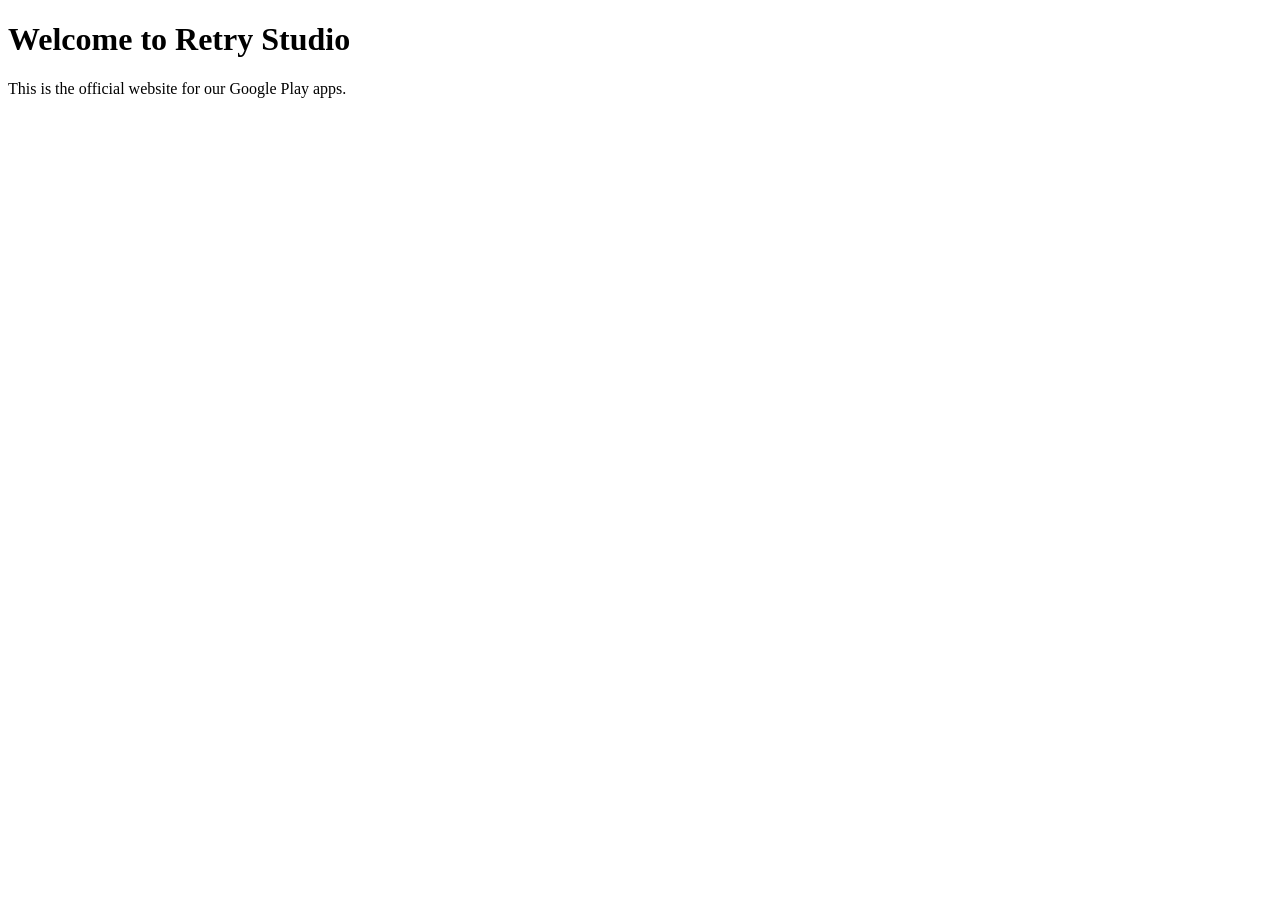
==== index.html @ a4d82721 "Create index.html" ====
<!DOCTYPE html>
<html>
<head>
    <title>Retry Studio Official</title>
</head>
<body>
    <h1>Welcome to Retry Studio</h1>
    <p>This is the official website for our Google Play apps.</p>
</body>
</html>
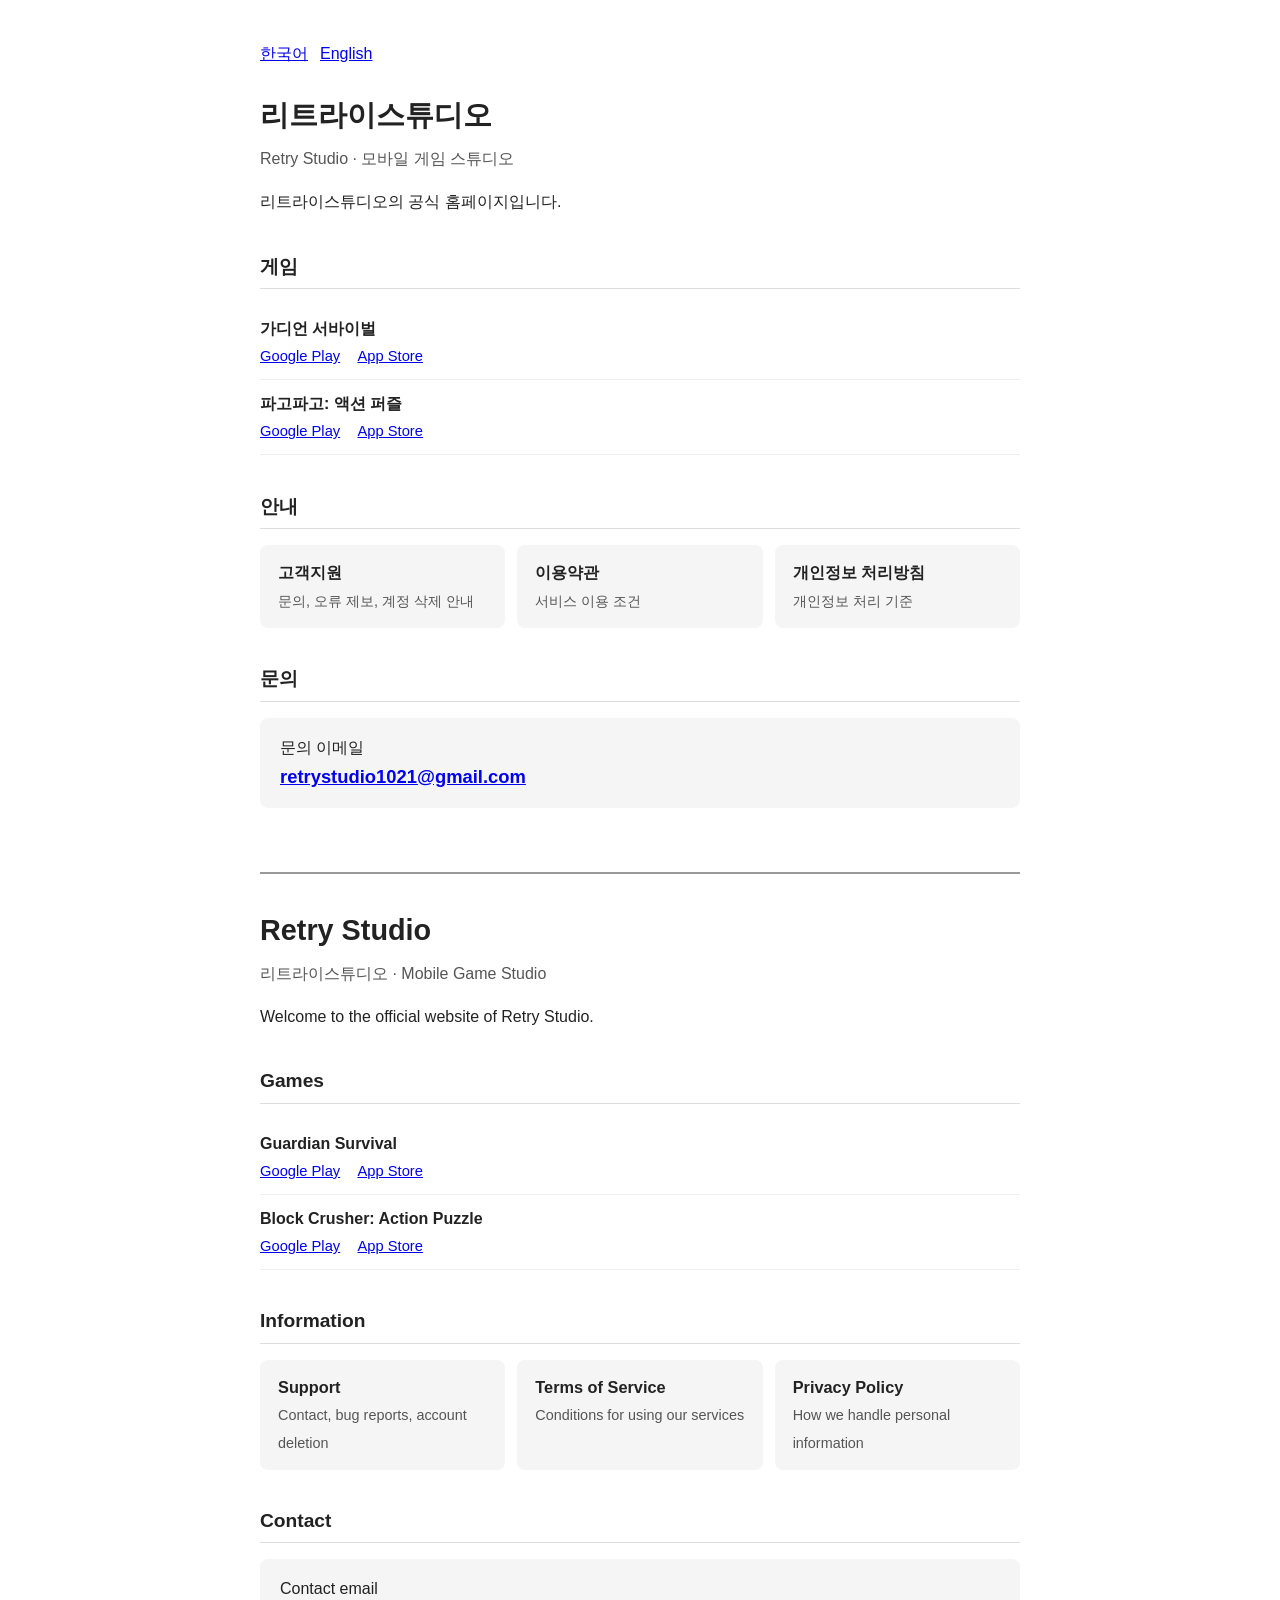
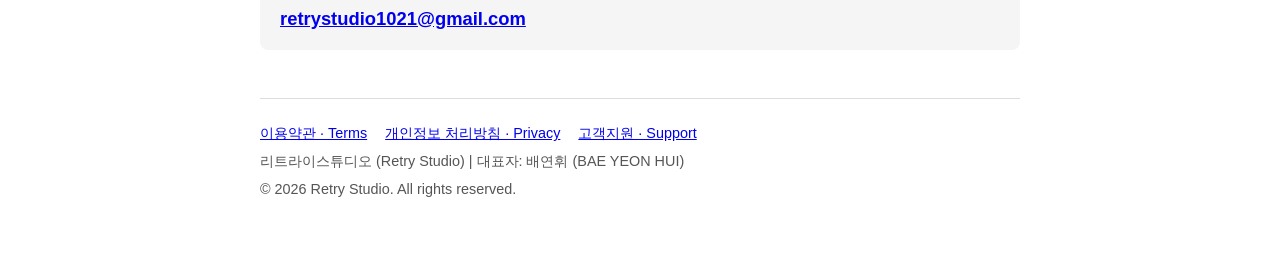
==== commit 71d7acb1: "indexl update" ====
--- a/index.html
+++ b/index.html
@@ -1,10 +1,159 @@
 <!DOCTYPE html>
-<html>
+<html lang="ko">
 <head>
-    <title>Retry Studio Official</title>
+<meta charset="UTF-8">
+<meta name="viewport" content="width=device-width, initial-scale=1">
+<title>리트라이스튜디오 Retry Studio</title>
+<meta name="description" content="리트라이스튜디오(Retry Studio)의 공식 홈페이지입니다. Official website of Retry Studio, a mobile game studio.">
+<style>
+  body {
+    font-family: -apple-system, BlinkMacSystemFont, "Apple SD Gothic Neo", "Noto Sans KR", "Malgun Gothic", "Segoe UI", Roboto, sans-serif;
+    line-height: 1.7;
+    color: #222;
+    max-width: 760px;
+    margin: 0 auto;
+    padding: 24px 16px 64px;
+  }
+  h1 { font-size: 1.8rem; margin-bottom: 0.3rem; }
+  h2 { font-size: 1.2rem; margin-top: 2.2rem; padding-bottom: 0.3rem; border-bottom: 1px solid #ddd; }
+  ul { padding-left: 1.3rem; }
+  .lang-nav { margin-bottom: 1.5rem; }
+  .lang-nav a { margin-right: 12px; }
+  .tagline { color: #555; margin-top: 0; }
+  .links {
+    display: grid;
+    grid-template-columns: repeat(auto-fit, minmax(200px, 1fr));
+    gap: 12px;
+    margin: 1rem 0;
+  }
+  .links a {
+    display: block;
+    background: #f5f5f5;
+    border-radius: 8px;
+    padding: 14px 18px;
+    color: #222;
+    text-decoration: none;
+  }
+  .links a:hover { background: #ebebeb; }
+  .links strong { display: block; font-size: 1.02rem; }
+  .links span { font-size: 0.9rem; color: #555; }
+  .games { list-style: none; padding-left: 0; }
+  .games li { padding: 10px 0; border-bottom: 1px solid #eee; }
+  .games .stores { display: block; margin-top: 2px; font-size: 0.92rem; }
+  .games .stores a { margin-right: 14px; }
+  .contact {
+    background: #f5f5f5;
+    border-radius: 8px;
+    padding: 16px 20px;
+    margin: 1rem 0;
+  }
+  .contact .email { font-size: 1.15rem; font-weight: 600; }
+  .divider { margin: 4rem 0 2rem; border: 0; border-top: 2px solid #999; }
+  footer { margin-top: 3rem; padding-top: 1.2rem; border-top: 1px solid #ddd; color: #555; font-size: 0.9rem; }
+  footer p { margin: 0.2rem 0; }
+  footer .footer-links a { margin-right: 14px; }
+</style>
 </head>
 <body>
-    <h1>Welcome to Retry Studio</h1>
-    <p>This is the official website for our Google Play apps.</p>
+
+<p class="lang-nav"><a href="#ko">한국어</a><a href="#en">English</a></p>
+
+<!-- ===================== 한국어 ===================== -->
+<section id="ko" lang="ko">
+
+<h1>리트라이스튜디오</h1>
+<p class="tagline">Retry Studio · 모바일 게임 스튜디오</p>
+
+<p>리트라이스튜디오의 공식 홈페이지입니다.</p>
+
+<h2>게임</h2>
+<!-- 신작 출시 시 <li> 블록을 복사해 추가하세요. href="#" 를 실제 스토어 URL로 교체하세요. 스팀 등 다른 스토어는 <a>를 한 줄 더 추가하면 됩니다. -->
+<ul class="games">
+  <li>
+    <strong>가디언 서바이벌</strong>
+    <span class="stores">
+      <a href="#" target="_blank" rel="noopener">Google Play</a>
+      <a href="#" target="_blank" rel="noopener">App Store</a>
+    </span>
+  </li>
+  <li>
+    <strong>파고파고: 액션 퍼즐</strong>
+    <span class="stores">
+      <a href="#" target="_blank" rel="noopener">Google Play</a>
+      <a href="#" target="_blank" rel="noopener">App Store</a>
+    </span>
+  </li>
+</ul>
+
+<h2>안내</h2>
+<div class="links">
+  <a href="/support"><strong>고객지원</strong><span>문의, 오류 제보, 계정 삭제 안내</span></a>
+  <a href="/terms"><strong>이용약관</strong><span>서비스 이용 조건</span></a>
+  <a href="/privacy"><strong>개인정보 처리방침</strong><span>개인정보 처리 기준</span></a>
+</div>
+
+<h2>문의</h2>
+<div class="contact">
+  <div>문의 이메일</div>
+  <div class="email"><a href="mailto:retrystudio1021@gmail.com">retrystudio1021@gmail.com</a></div>
+</div>
+
+</section>
+
+<hr class="divider">
+
+<!-- ===================== English ===================== -->
+<section id="en" lang="en">
+
+<h1>Retry Studio</h1>
+<p class="tagline">리트라이스튜디오 · Mobile Game Studio</p>
+
+<p>Welcome to the official website of Retry Studio.</p>
+
+<h2>Games</h2>
+<!-- Replace href="#" with the actual store URLs (same as the Korean section above). -->
+<ul class="games">
+  <li>
+    <strong>Guardian Survival</strong>
+    <span class="stores">
+      <a href="#" target="_blank" rel="noopener">Google Play</a>
+      <a href="#" target="_blank" rel="noopener">App Store</a>
+    </span>
+  </li>
+  <li>
+    <strong>Block Crusher: Action Puzzle</strong>
+    <span class="stores">
+      <a href="#" target="_blank" rel="noopener">Google Play</a>
+      <a href="#" target="_blank" rel="noopener">App Store</a>
+    </span>
+  </li>
+</ul>
+
+<h2>Information</h2>
+<div class="links">
+  <a href="/support"><strong>Support</strong><span>Contact, bug reports, account deletion</span></a>
+  <a href="/terms"><strong>Terms of Service</strong><span>Conditions for using our services</span></a>
+  <a href="/privacy"><strong>Privacy Policy</strong><span>How we handle personal information</span></a>
+</div>
+
+<h2>Contact</h2>
+<div class="contact">
+  <div>Contact email</div>
+  <div class="email"><a href="mailto:retrystudio1021@gmail.com">retrystudio1021@gmail.com</a></div>
+</div>
+
+</section>
+
+<footer>
+  <p class="footer-links">
+    <a href="/terms">이용약관 · Terms</a>
+    <a href="/privacy">개인정보 처리방침 · Privacy</a>
+    <a href="/support">고객지원 · Support</a>
+  </p>
+  <!-- 사업자 등록 후 아래 줄에 사업자등록번호, 통신판매업 신고번호를 추가하세요. -->
+  <p>리트라이스튜디오 (Retry Studio) | 대표자: 배연휘 (BAE YEON HUI)</p>
+  <p>© 2026 Retry Studio. All rights reserved.</p>
+</footer>
+
 </body>
 </html>
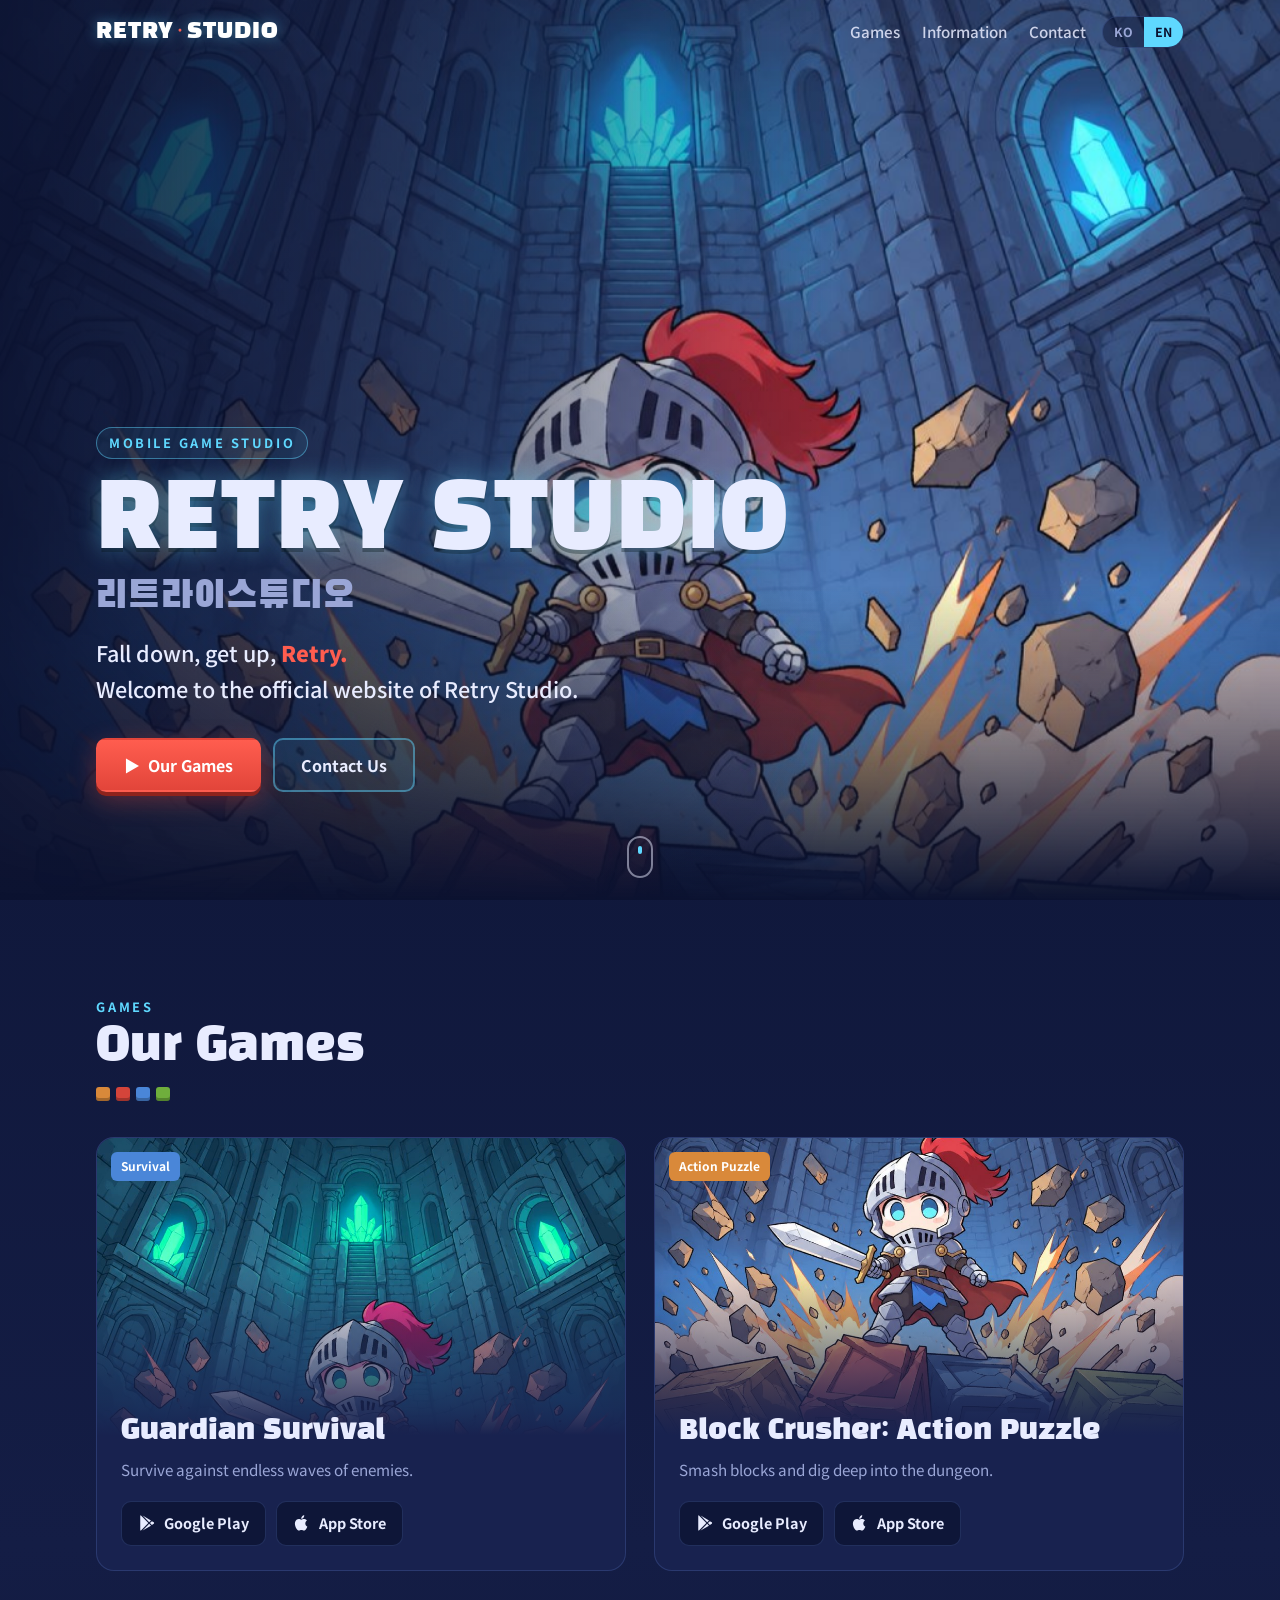
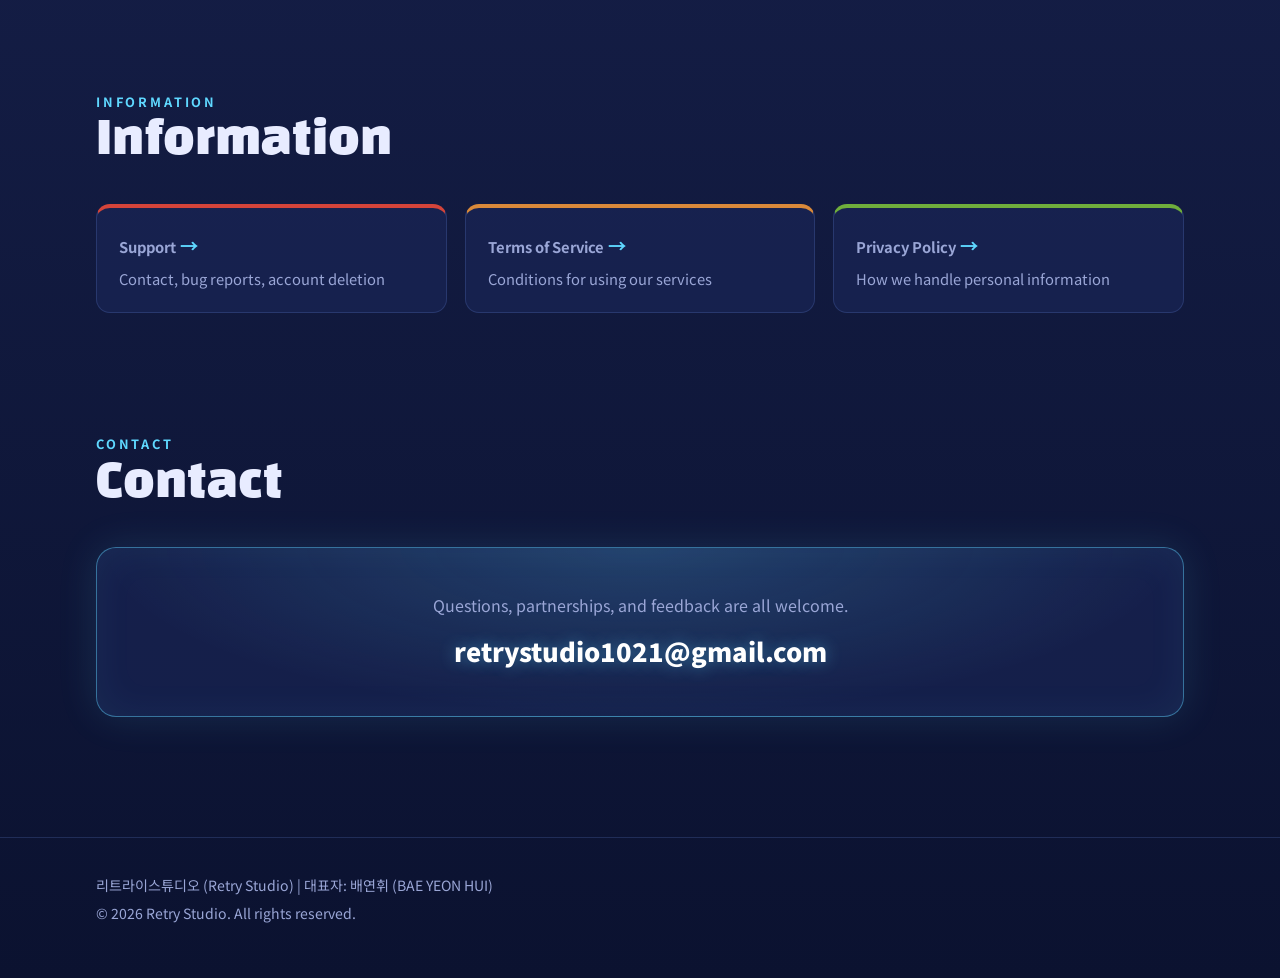
==== commit b60de6db: "갱신" ====
--- a/index.html
+++ b/index.html
@@ -1,159 +1,444 @@
 <!DOCTYPE html>
-<html lang="ko">
+<html lang="ko" data-lang="ko">
 <head>
 <meta charset="UTF-8">
 <meta name="viewport" content="width=device-width, initial-scale=1">
 <title>리트라이스튜디오 Retry Studio</title>
 <meta name="description" content="리트라이스튜디오(Retry Studio)의 공식 홈페이지입니다. Official website of Retry Studio, a mobile game studio.">
+<meta name="theme-color" content="#0b1230">
+<meta property="og:type" content="website">
+<meta property="og:title" content="리트라이스튜디오 Retry Studio">
+<meta property="og:description" content="넘어져도 다시, Retry. 모바일 게임 스튜디오 리트라이스튜디오입니다.">
+<meta property="og:image" content="https://retrystudio1021.github.io/images/hero.jpg">
+<link rel="preconnect" href="https://fonts.googleapis.com">
+<link rel="preconnect" href="https://fonts.gstatic.com" crossorigin>
+<link href="https://fonts.googleapis.com/css2?family=Black+Han+Sans&family=Noto+Sans+KR:wght@400;500;700;900&display=swap" rel="stylesheet">
+<script>
+  // 언어 결정: #en/#ko 앵커 > 저장된 선택 > 브라우저 언어
+  (function () {
+    var lang = null, h = location.hash;
+    if (h === '#en' || h === '#ko') lang = h.slice(1);
+    if (!lang) { try { lang = localStorage.getItem('rs-lang'); } catch (e) {} }
+    if (lang !== 'ko' && lang !== 'en') {
+      lang = /^ko\b/i.test(navigator.language || 'ko') ? 'ko' : 'en';
+    }
+    document.documentElement.setAttribute('data-lang', lang);
+    document.documentElement.lang = lang;
+  })();
+</script>
 <style>
+  :root {
+    --bg: #0b1230;
+    --bg-2: #141d45;
+    --panel: rgba(28, 40, 92, 0.55);
+    --panel-solid: #18224f;
+    --line: rgba(120, 160, 255, 0.18);
+    --text: #e8ecff;
+    --muted: #9aa6d6;
+    --cyan: #5fd8ff;
+    --cyan-glow: rgba(95, 216, 255, 0.45);
+    --red: #e2453a;
+    --red-hi: #ff5d4f;
+    --b-orange: #d9893a;
+    --b-red: #d4443a;
+    --b-blue: #4a86d8;
+    --b-green: #6fae3c;
+    --display: "Black Han Sans", "Noto Sans KR", sans-serif;
+    --body: "Noto Sans KR", -apple-system, BlinkMacSystemFont, "Apple SD Gothic Neo", "Malgun Gothic", "Segoe UI", Roboto, sans-serif;
+  }
+  * { box-sizing: border-box; }
+  html { scroll-behavior: smooth; scroll-padding-top: 72px; }
   body {
-    font-family: -apple-system, BlinkMacSystemFont, "Apple SD Gothic Neo", "Noto Sans KR", "Malgun Gothic", "Segoe UI", Roboto, sans-serif;
+    margin: 0;
+    font-family: var(--body);
     line-height: 1.7;
-    color: #222;
-    max-width: 760px;
-    margin: 0 auto;
-    padding: 24px 16px 64px;
-  }
-  h1 { font-size: 1.8rem; margin-bottom: 0.3rem; }
-  h2 { font-size: 1.2rem; margin-top: 2.2rem; padding-bottom: 0.3rem; border-bottom: 1px solid #ddd; }
-  ul { padding-left: 1.3rem; }
-  .lang-nav { margin-bottom: 1.5rem; }
-  .lang-nav a { margin-right: 12px; }
-  .tagline { color: #555; margin-top: 0; }
-  .links {
-    display: grid;
-    grid-template-columns: repeat(auto-fit, minmax(200px, 1fr));
-    gap: 12px;
-    margin: 1rem 0;
-  }
-  .links a {
-    display: block;
-    background: #f5f5f5;
-    border-radius: 8px;
-    padding: 14px 18px;
-    color: #222;
-    text-decoration: none;
-  }
-  .links a:hover { background: #ebebeb; }
-  .links strong { display: block; font-size: 1.02rem; }
-  .links span { font-size: 0.9rem; color: #555; }
-  .games { list-style: none; padding-left: 0; }
-  .games li { padding: 10px 0; border-bottom: 1px solid #eee; }
-  .games .stores { display: block; margin-top: 2px; font-size: 0.92rem; }
-  .games .stores a { margin-right: 14px; }
+    color: var(--text);
+    background: linear-gradient(180deg, var(--bg) 0%, var(--bg-2) 60%, var(--bg) 100%);
+    background-color: var(--bg);
+    overflow-x: hidden;
+  }
+  a { color: var(--cyan); }
+  img { max-width: 100%; display: block; }
+
+  /* 언어 토글 */
+  html[data-lang="ko"] [lang="en"], html[data-lang="en"] [lang="ko"] { display: none !important; }
+
+  .wrap { max-width: 1120px; margin: 0 auto; padding: 0 16px; }
+
+  /* ---------- 헤더 ---------- */
+  .site-header {
+    position: fixed; inset: 0 0 auto 0; z-index: 50;
+    transition: background .3s, box-shadow .3s;
+  }
+  .site-header.scrolled {
+    background: rgba(11, 18, 48, 0.88);
+    backdrop-filter: blur(10px);
+    box-shadow: 0 1px 0 var(--line);
+  }
+  .site-header .wrap { display: flex; align-items: center; gap: 16px; height: 64px; }
+  .logo {
+    font-family: var(--display); font-size: 1.35rem; letter-spacing: .04em;
+    color: #fff; text-decoration: none; white-space: nowrap;
+    text-shadow: 0 0 14px var(--cyan-glow);
+  }
+  .logo b { color: var(--red-hi); font-weight: inherit; }
+  .nav { display: flex; gap: 22px; margin-left: auto; }
+  .nav a { color: var(--text); text-decoration: none; font-weight: 500; font-size: .95rem; opacity: .85; }
+  .nav a:hover { opacity: 1; color: var(--cyan); }
+  .lang-switch {
+    display: flex; border: 1px solid var(--line); border-radius: 999px; overflow: hidden;
+    background: rgba(11, 18, 48, .5);
+  }
+  .lang-switch button {
+    font: 700 .78rem var(--body); color: var(--muted); background: none; border: 0;
+    padding: 6px 11px; cursor: pointer;
+  }
+  html[data-lang="ko"] .lang-switch [data-set="ko"],
+  html[data-lang="en"] .lang-switch [data-set="en"] { background: var(--cyan); color: var(--bg); }
+
+  /* ---------- 히어로 ---------- */
+  .hero {
+    position: relative; min-height: 100vh; min-height: 100svh;
+    display: flex; align-items: flex-end; overflow: hidden;
+    padding-bottom: 12vh;
+  }
+  .hero-bg {
+    position: absolute; inset: 0; width: 100%; height: 100%;
+    object-fit: cover; object-position: 50% 55%;
+    animation: heroZoom 18s ease-out both;
+  }
+  .hero::before {
+    content: ""; position: absolute; inset: 0; z-index: 1;
+    background:
+      linear-gradient(90deg, rgba(11,18,48,.92) 0%, rgba(11,18,48,.55) 38%, rgba(11,18,48,0) 65%),
+      linear-gradient(0deg, var(--bg) 0%, rgba(11,18,48,0) 35%);
+  }
+  .hero-content { position: relative; z-index: 3; width: 100%; }
+  .eyebrow {
+    display: inline-block; font-size: .8rem; font-weight: 700; letter-spacing: .2em;
+    color: var(--cyan); text-transform: uppercase;
+    padding: 4px 12px; border: 1px solid var(--cyan-glow); border-radius: 999px;
+    background: rgba(95,216,255,.08); margin-bottom: 18px;
+  }
+  .hero h1 {
+    font-family: var(--display); font-weight: 400;
+    font-size: clamp(2.8rem, 8vw, 5.6rem); line-height: 1.02; margin: 0;
+    letter-spacing: .01em;
+    text-shadow: 0 0 24px var(--cyan-glow), 0 4px 0 rgba(0,0,0,.35);
+  }
+  .hero h1 .sub {
+    display: block; font-size: .42em; color: var(--muted); margin-top: 10px; text-shadow: none;
+  }
+  .tagline {
+    font-size: clamp(1.05rem, 2.2vw, 1.35rem); font-weight: 500; margin: 18px 0 30px; max-width: 520px;
+  }
+  .tagline em { color: var(--red-hi); font-style: normal; font-weight: 900; }
+  .cta { display: flex; flex-wrap: wrap; gap: 12px; }
+  .btn {
+    display: inline-flex; align-items: center; gap: 8px;
+    font: 700 1rem var(--body); text-decoration: none;
+    padding: 13px 26px; border-radius: 10px; border: 2px solid transparent;
+    transition: transform .15s, box-shadow .2s, background .2s;
+  }
+  .btn:hover { transform: translateY(-2px); }
+  .btn-primary {
+    background: linear-gradient(180deg, var(--red-hi), var(--red)); color: #fff;
+    box-shadow: 0 4px 0 #8f231c, 0 8px 24px rgba(226,69,58,.35);
+  }
+  .btn-primary:hover { box-shadow: 0 6px 0 #8f231c, 0 12px 30px rgba(226,69,58,.5); }
+  .btn-ghost { color: var(--text); border-color: var(--cyan-glow); background: rgba(95,216,255,.08); }
+  .btn-ghost:hover { box-shadow: 0 0 20px var(--cyan-glow); }
+
+  /* 크리스탈 파티클 */
+  .particles { position: absolute; inset: 0; z-index: 2; pointer-events: none; }
+  .particles i {
+    position: absolute; bottom: -10px; width: 6px; height: 6px; border-radius: 1px;
+    background: var(--cyan); box-shadow: 0 0 10px 2px var(--cyan-glow);
+    transform: rotate(45deg); opacity: 0;
+    animation: rise linear infinite;
+  }
+  .particles i:nth-child(1)  { left: 8%;  animation-duration: 9s;  animation-delay: 0s; }
+  .particles i:nth-child(2)  { left: 18%; animation-duration: 12s; animation-delay: 2s; width: 4px; height: 4px; }
+  .particles i:nth-child(3)  { left: 29%; animation-duration: 10s; animation-delay: 4s; }
+  .particles i:nth-child(4)  { left: 41%; animation-duration: 14s; animation-delay: 1s; width: 3px; height: 3px; }
+  .particles i:nth-child(5)  { left: 52%; animation-duration: 11s; animation-delay: 6s; }
+  .particles i:nth-child(6)  { left: 63%; animation-duration: 13s; animation-delay: 3s; width: 4px; height: 4px; }
+  .particles i:nth-child(7)  { left: 72%; animation-duration: 9s;  animation-delay: 5s; }
+  .particles i:nth-child(8)  { left: 81%; animation-duration: 12s; animation-delay: 7s; width: 3px; height: 3px; }
+  .particles i:nth-child(9)  { left: 90%; animation-duration: 10s; animation-delay: 2.5s; }
+  .particles i:nth-child(10) { left: 95%; animation-duration: 15s; animation-delay: 8s; width: 4px; height: 4px; }
+  .particles i:nth-child(11) { left: 35%; animation-duration: 16s; animation-delay: 9s; width: 3px; height: 3px; }
+  .particles i:nth-child(12) { left: 58%; animation-duration: 12s; animation-delay: 10s; }
+  @keyframes rise {
+    0%   { transform: translateY(0) rotate(45deg); opacity: 0; }
+    10%  { opacity: .9; }
+    80%  { opacity: .6; }
+    100% { transform: translateY(-100vh) rotate(405deg); opacity: 0; }
+  }
+  @keyframes heroZoom { from { transform: scale(1.08); } to { transform: scale(1); } }
+
+  .scroll-hint {
+    position: absolute; left: 50%; bottom: 22px; z-index: 3; transform: translateX(-50%);
+    width: 26px; height: 42px; border: 2px solid rgba(232,236,255,.5); border-radius: 14px;
+  }
+  .scroll-hint::after {
+    content: ""; position: absolute; left: 50%; top: 8px; width: 4px; height: 8px; margin-left: -2px;
+    background: var(--cyan); border-radius: 2px; animation: wheel 1.6s ease-in-out infinite;
+  }
+  @keyframes wheel { 0% { transform: translateY(0); opacity: 1; } 100% { transform: translateY(14px); opacity: 0; } }
+
+  /* ---------- 섹션 공통 ---------- */
+  section.block { padding: 96px 0 24px; }
+  .section-head { margin-bottom: 36px; }
+  .section-head .kicker {
+    font-size: .8rem; font-weight: 700; letter-spacing: .22em; color: var(--cyan); text-transform: uppercase;
+  }
+  .section-head h2 {
+    font-family: var(--display); font-weight: 400; font-size: clamp(2rem, 4.5vw, 2.8rem);
+    margin: 4px 0 0; line-height: 1.15;
+  }
+  .blocks-deco { display: flex; gap: 6px; margin-top: 14px; }
+  .blocks-deco span { width: 14px; height: 14px; border-radius: 3px; box-shadow: inset 0 -3px 0 rgba(0,0,0,.25); }
+  .blocks-deco span:nth-child(1) { background: var(--b-orange); }
+  .blocks-deco span:nth-child(2) { background: var(--b-red); }
+  .blocks-deco span:nth-child(3) { background: var(--b-blue); }
+  .blocks-deco span:nth-child(4) { background: var(--b-green); }
+
+  /* ---------- 게임 카드 ---------- */
+  .games { display: grid; grid-template-columns: repeat(auto-fit, minmax(min(300px, 100%), 1fr)); gap: 28px; }
+  .game {
+    position: relative; border-radius: 18px; overflow: hidden;
+    background: var(--panel-solid); border: 1px solid var(--line);
+    transition: transform .25s, box-shadow .25s, border-color .25s;
+  }
+  .game:hover { transform: translateY(-6px); border-color: var(--cyan-glow); box-shadow: 0 18px 40px rgba(0,0,0,.4), 0 0 30px rgba(95,216,255,.2); }
+  .game-art { position: relative; aspect-ratio: 16 / 9; overflow: hidden; }
+  .game-art img { width: 100%; height: 100%; object-fit: cover; transition: transform .5s; }
+  .game:hover .game-art img { transform: scale(1.06); }
+  .game-art::after { content: ""; position: absolute; inset: 0; background: linear-gradient(0deg, var(--panel-solid) 0%, rgba(24,34,79,0) 55%); }
+  .art-blocks img { object-position: 50% 95%; }
+  .art-dungeon img { object-position: 50% 22%; filter: hue-rotate(-25deg) saturate(1.15); }
+  .badge {
+    position: absolute; top: 14px; left: 14px; z-index: 2;
+    font-size: .75rem; font-weight: 700; padding: 4px 10px; border-radius: 6px; color: #fff;
+  }
+  .badge.puzzle { background: var(--b-orange); }
+  .badge.survival { background: var(--b-blue); }
+  .game-body { position: relative; padding: 4px 24px 24px; margin-top: -24px; z-index: 2; }
+  .game-body h3 { font-family: var(--display); font-weight: 400; font-size: 1.7rem; margin: 0; line-height: 1.25; }
+  .game-body p { color: var(--muted); margin: 8px 0 18px; font-size: .95rem; }
+  .stores { display: flex; flex-wrap: wrap; gap: 10px; }
+  .store {
+    display: inline-flex; align-items: center; gap: 8px;
+    padding: 9px 16px; border-radius: 10px; font-size: .9rem; font-weight: 700;
+    color: var(--text); text-decoration: none;
+    background: rgba(11,18,48,.7); border: 1px solid var(--line);
+    transition: border-color .2s, background .2s;
+  }
+  .store:hover { border-color: var(--cyan); background: rgba(95,216,255,.1); }
+  .store svg { width: 18px; height: 18px; fill: currentColor; }
+
+  /* ---------- 안내 ---------- */
+  .info { display: grid; grid-template-columns: repeat(auto-fit, minmax(min(240px, 100%), 1fr)); gap: 18px; }
+  .info a {
+    display: block; text-decoration: none; color: var(--text);
+    background: var(--panel); border: 1px solid var(--line); border-top: 4px solid var(--b-blue);
+    border-radius: 14px; padding: 22px 22px 20px;
+    transition: transform .2s, background .2s;
+  }
+  .info a:nth-child(1) { border-top-color: var(--b-red); }
+  .info a:nth-child(2) { border-top-color: var(--b-orange); }
+  .info a:nth-child(3) { border-top-color: var(--b-green); }
+  .info a:hover { transform: translateY(-4px); background: rgba(40,56,120,.6); }
+  .info strong { display: block; font-size: 1.15rem; margin-bottom: 4px; }
+  .info strong::after { content: " →"; color: var(--cyan); }
+  .info span { color: var(--muted); font-size: .92rem; }
+
+  /* ---------- 문의 ---------- */
   .contact {
-    background: #f5f5f5;
-    border-radius: 8px;
-    padding: 16px 20px;
-    margin: 1rem 0;
-  }
-  .contact .email { font-size: 1.15rem; font-weight: 600; }
-  .divider { margin: 4rem 0 2rem; border: 0; border-top: 2px solid #999; }
-  footer { margin-top: 3rem; padding-top: 1.2rem; border-top: 1px solid #ddd; color: #555; font-size: 0.9rem; }
-  footer p { margin: 0.2rem 0; }
-  footer .footer-links a { margin-right: 14px; }
+    position: relative; text-align: center; border-radius: 20px; padding: 44px 20px;
+    background: radial-gradient(ellipse at 50% 0%, rgba(95,216,255,.18), transparent 70%), var(--panel);
+    border: 1px solid var(--cyan-glow);
+    box-shadow: 0 0 40px rgba(95,216,255,.12), inset 0 0 40px rgba(95,216,255,.06);
+  }
+  .contact p { color: var(--muted); margin: 0 0 10px; }
+  .contact .email {
+    display: inline-block; font-size: clamp(1.1rem, 3.5vw, 1.6rem); font-weight: 900;
+    color: #fff; text-decoration: none; word-break: break-all;
+    text-shadow: 0 0 16px var(--cyan-glow);
+  }
+  .contact .email:hover { color: var(--cyan); }
+
+  /* ---------- 푸터 ---------- */
+  footer { margin-top: 96px; padding: 32px 0 48px; border-top: 1px solid var(--line); color: var(--muted); font-size: .88rem; }
+  footer p { margin: .25rem 0; }
+
+  /* ---------- 반응형 ---------- */
+  @media (max-width: 720px) {
+    .nav { display: none; }
+    .lang-switch { margin-left: auto; }
+    .hero { padding-bottom: 90px; }
+    .hero-bg { object-position: 50% 40%; }
+    .hero::before {
+      background: linear-gradient(0deg, var(--bg) 0%, rgba(11,18,48,.85) 32%, rgba(11,18,48,.1) 65%, rgba(11,18,48,.35) 100%);
+    }
+    .games { grid-template-columns: 1fr; }
+    section.block { padding-top: 72px; }
+  }
+  @media (prefers-reduced-motion: reduce) {
+    html { scroll-behavior: auto; }
+    .particles, .scroll-hint::after { display: none; }
+    .hero-bg { animation: none; }
+    .btn, .game, .info a, .game-art img { transition: none; }
+  }
 </style>
 </head>
 <body>
 
-<p class="lang-nav"><a href="#ko">한국어</a><a href="#en">English</a></p>
-
-<!-- ===================== 한국어 ===================== -->
-<section id="ko" lang="ko">
-
-<h1>리트라이스튜디오</h1>
-<p class="tagline">Retry Studio · 모바일 게임 스튜디오</p>
-
-<p>리트라이스튜디오의 공식 홈페이지입니다.</p>
-
-<h2>게임</h2>
-<!-- 신작 출시 시 <li> 블록을 복사해 추가하세요. href="#" 를 실제 스토어 URL로 교체하세요. 스팀 등 다른 스토어는 <a>를 한 줄 더 추가하면 됩니다. -->
-<ul class="games">
-  <li>
-    <strong>가디언 서바이벌</strong>
-    <span class="stores">
-      <a href="#" target="_blank" rel="noopener">Google Play</a>
-      <a href="#" target="_blank" rel="noopener">App Store</a>
-    </span>
-  </li>
-  <li>
-    <strong>파고파고: 액션 퍼즐</strong>
-    <span class="stores">
-      <a href="#" target="_blank" rel="noopener">Google Play</a>
-      <a href="#" target="_blank" rel="noopener">App Store</a>
-    </span>
-  </li>
-</ul>
-
-<h2>안내</h2>
-<div class="links">
-  <a href="/support"><strong>고객지원</strong><span>문의, 오류 제보, 계정 삭제 안내</span></a>
-  <a href="/terms"><strong>이용약관</strong><span>서비스 이용 조건</span></a>
-  <a href="/privacy"><strong>개인정보 처리방침</strong><span>개인정보 처리 기준</span></a>
-</div>
-
-<h2>문의</h2>
-<div class="contact">
-  <div>문의 이메일</div>
-  <div class="email"><a href="mailto:retrystudio1021@gmail.com">retrystudio1021@gmail.com</a></div>
-</div>
-
+<header class="site-header" id="top">
+  <div class="wrap">
+    <a class="logo" href="#top">RETRY<b>·</b>STUDIO</a>
+    <nav class="nav" aria-label="Main">
+      <a href="#games"><span lang="ko">게임</span><span lang="en">Games</span></a>
+      <a href="#info"><span lang="ko">안내</span><span lang="en">Information</span></a>
+      <a href="#contact"><span lang="ko">문의</span><span lang="en">Contact</span></a>
+    </nav>
+    <div class="lang-switch" role="group" aria-label="Language">
+      <button type="button" data-set="ko">KO</button>
+      <button type="button" data-set="en">EN</button>
+    </div>
+  </div>
+</header>
+
+<main>
+
+<!-- ===================== HERO ===================== -->
+<section class="hero">
+  <img class="hero-bg" src="images/hero.jpg" alt="" width="1024" height="1024" fetchpriority="high">
+  <div class="particles" aria-hidden="true"><i></i><i></i><i></i><i></i><i></i><i></i><i></i><i></i><i></i><i></i><i></i><i></i></div>
+  <div class="hero-content">
+    <div class="wrap">
+      <span class="eyebrow">Mobile Game Studio</span>
+      <h1>RETRY STUDIO
+        <span class="sub">리트라이스튜디오</span>
+      </h1>
+      <p class="tagline">
+        <span lang="ko">넘어져도 다시, <em>Retry.</em><br>리트라이스튜디오의 공식 홈페이지입니다.</span>
+        <span lang="en">Fall down, get up, <em>Retry.</em><br>Welcome to the official website of Retry Studio.</span>
+      </p>
+      <div class="cta">
+        <a class="btn btn-primary" href="#games">▶ <span lang="ko">게임 보기</span><span lang="en">Our Games</span></a>
+        <a class="btn btn-ghost" href="#contact"><span lang="ko">문의하기</span><span lang="en">Contact Us</span></a>
+      </div>
+    </div>
+  </div>
+  <a class="scroll-hint" href="#games" aria-label="Scroll down"></a>
 </section>
 
-<hr class="divider">
-
-<!-- ===================== English ===================== -->
-<section id="en" lang="en">
-
-<h1>Retry Studio</h1>
-<p class="tagline">리트라이스튜디오 · Mobile Game Studio</p>
-
-<p>Welcome to the official website of Retry Studio.</p>
-
-<h2>Games</h2>
-<!-- Replace href="#" with the actual store URLs (same as the Korean section above). -->
-<ul class="games">
-  <li>
-    <strong>Guardian Survival</strong>
-    <span class="stores">
-      <a href="#" target="_blank" rel="noopener">Google Play</a>
-      <a href="#" target="_blank" rel="noopener">App Store</a>
-    </span>
-  </li>
-  <li>
-    <strong>Block Crusher: Action Puzzle</strong>
-    <span class="stores">
-      <a href="#" target="_blank" rel="noopener">Google Play</a>
-      <a href="#" target="_blank" rel="noopener">App Store</a>
-    </span>
-  </li>
-</ul>
-
-<h2>Information</h2>
-<div class="links">
-  <a href="/support"><strong>Support</strong><span>Contact, bug reports, account deletion</span></a>
-  <a href="/terms"><strong>Terms of Service</strong><span>Conditions for using our services</span></a>
-  <a href="/privacy"><strong>Privacy Policy</strong><span>How we handle personal information</span></a>
-</div>
-
-<h2>Contact</h2>
-<div class="contact">
-  <div>Contact email</div>
-  <div class="email"><a href="mailto:retrystudio1021@gmail.com">retrystudio1021@gmail.com</a></div>
-</div>
-
+<!-- ===================== GAMES ===================== -->
+<section class="block" id="games">
+  <div class="wrap">
+    <div class="section-head">
+      <div class="kicker">Games</div>
+      <h2><span lang="ko">우리의 게임</span><span lang="en">Our Games</span></h2>
+      <div class="blocks-deco" aria-hidden="true"><span></span><span></span><span></span><span></span></div>
+    </div>
+
+    <!-- 신작 출시 시 <article class="game"> 블록을 복사해 추가하세요. 스토어 주소는 https 웹 주소를 사용하세요 (예: https://play.google.com/store/apps/details?id=패키지명, https://apps.apple.com/app/id앱ID). 스팀 등 다른 스토어는 <a class="store">를 한 줄 더 추가하면 됩니다. -->
+    <div class="games">
+      <article class="game">
+        <div class="game-art art-dungeon">
+          <img src="images/hero.jpg" alt="" loading="lazy" width="1024" height="1024">
+          <span class="badge survival"><span lang="ko">서바이벌</span><span lang="en">Survival</span></span>
+        </div>
+        <div class="game-body">
+          <h3><span lang="ko">가디언 서바이벌</span><span lang="en">Guardian Survival</span></h3>
+          <p><span lang="ko">끝없이 몰려오는 적들 속에서 살아남으세요.</span><span lang="en">Survive against endless waves of enemies.</span></p>
+          <div class="stores">
+            <a class="store" href="https://play.google.com/store/apps/details?id=com.retrystudio.GuardianSurvival" target="_blank" rel="noopener"><svg viewBox="0 0 24 24" aria-hidden="true"><path d="M3.6 1.8 13.8 12 3.6 22.2c-.4-.2-.6-.6-.6-1.1V2.9c0-.5.2-.9.6-1.1Zm11.3 11.3 2.4 2.4-11.2 6.4 8.8-8.8Zm3.6-3.6L21 11c.6.4.6 1.6 0 2l-2.5 1.5-2.6-2.5 2.6-2.5ZM6.1 2.1l11.2 6.4-2.4 2.4-8.8-8.8Z"/></svg>Google Play</a>
+            <a class="store" href="https://apps.apple.com/app/id6832416365" target="_blank" rel="noopener"><svg viewBox="0 0 24 24" aria-hidden="true"><path d="M16.4 12.6c0-2.6 2.1-3.8 2.2-3.9-1.2-1.8-3.1-2-3.7-2-1.6-.2-3.1.9-3.9.9-.8 0-2-.9-3.4-.9-1.7 0-3.3 1-4.2 2.6-1.8 3.1-.5 7.7 1.3 10.2.9 1.2 1.9 2.6 3.2 2.6 1.3-.1 1.8-.8 3.3-.8 1.6 0 2 .8 3.4.8 1.4 0 2.3-1.3 3.1-2.5 1-1.4 1.4-2.8 1.4-2.9 0 0-2.7-1-2.7-4.1ZM13.9 4.9c.7-.9 1.2-2 1.1-3.2-1 0-2.3.7-3 1.6-.7.8-1.2 2-1.1 3.1 1.1.1 2.3-.6 3-1.5Z"/></svg>App Store</a>
+          </div>
+        </div>
+      </article>
+
+      <article class="game">
+        <div class="game-art art-blocks">
+          <img src="images/hero.jpg" alt="" loading="lazy" width="1024" height="1024">
+          <span class="badge puzzle"><span lang="ko">액션 퍼즐</span><span lang="en">Action Puzzle</span></span>
+        </div>
+        <div class="game-body">
+          <h3><span lang="ko">파고파고: 액션 퍼즐</span><span lang="en">Block Crusher: Action Puzzle</span></h3>
+          <p><span lang="ko">블록을 부수고 던전 깊숙이 파고드는 액션 퍼즐.</span><span lang="en">Smash blocks and dig deep into the dungeon.</span></p>
+          <div class="stores">
+            <a class="store" href="https://play.google.com/store/apps/details?id=com.retrystudio.P2Driller" target="_blank" rel="noopener"><svg viewBox="0 0 24 24" aria-hidden="true"><path d="M3.6 1.8 13.8 12 3.6 22.2c-.4-.2-.6-.6-.6-1.1V2.9c0-.5.2-.9.6-1.1Zm11.3 11.3 2.4 2.4-11.2 6.4 8.8-8.8Zm3.6-3.6L21 11c.6.4.6 1.6 0 2l-2.5 1.5-2.6-2.5 2.6-2.5ZM6.1 2.1l11.2 6.4-2.4 2.4-8.8-8.8Z"/></svg>Google Play</a>
+            <a class="store" href="https://apps.apple.com/app/id6832417857" target="_blank" rel="noopener"><svg viewBox="0 0 24 24" aria-hidden="true"><path d="M16.4 12.6c0-2.6 2.1-3.8 2.2-3.9-1.2-1.8-3.1-2-3.7-2-1.6-.2-3.1.9-3.9.9-.8 0-2-.9-3.4-.9-1.7 0-3.3 1-4.2 2.6-1.8 3.1-.5 7.7 1.3 10.2.9 1.2 1.9 2.6 3.2 2.6 1.3-.1 1.8-.8 3.3-.8 1.6 0 2 .8 3.4.8 1.4 0 2.3-1.3 3.1-2.5 1-1.4 1.4-2.8 1.4-2.9 0 0-2.7-1-2.7-4.1ZM13.9 4.9c.7-.9 1.2-2 1.1-3.2-1 0-2.3.7-3 1.6-.7.8-1.2 2-1.1 3.1 1.1.1 2.3-.6 3-1.5Z"/></svg>App Store</a>
+          </div>
+        </div>
+      </article>
+    </div>
+  </div>
 </section>
 
+<!-- ===================== INFO ===================== -->
+<section class="block" id="info">
+  <div class="wrap">
+    <div class="section-head">
+      <div class="kicker">Information</div>
+      <h2><span lang="ko">안내</span><span lang="en">Information</span></h2>
+    </div>
+    <div class="info">
+      <a href="/support"><strong><span lang="ko">고객지원</span><span lang="en">Support</span></strong><span lang="ko">문의, 오류 제보, 계정 삭제 안내</span><span lang="en">Contact, bug reports, account deletion</span></a>
+      <a href="/terms"><strong><span lang="ko">이용약관</span><span lang="en">Terms of Service</span></strong><span lang="ko">서비스 이용 조건</span><span lang="en">Conditions for using our services</span></a>
+      <a href="/privacy"><strong><span lang="ko">개인정보 처리방침</span><span lang="en">Privacy Policy</span></strong><span lang="ko">개인정보 처리 기준</span><span lang="en">How we handle personal information</span></a>
+    </div>
+  </div>
+</section>
+
+<!-- ===================== CONTACT ===================== -->
+<section class="block" id="contact">
+  <div class="wrap">
+    <div class="section-head">
+      <div class="kicker">Contact</div>
+      <h2><span lang="ko">문의</span><span lang="en">Contact</span></h2>
+    </div>
+    <div class="contact">
+      <p><span lang="ko">게임 문의, 제휴, 피드백 모두 환영합니다.</span><span lang="en">Questions, partnerships, and feedback are all welcome.</span></p>
+      <a class="email" href="mailto:retrystudio1021@gmail.com">retrystudio1021@gmail.com</a>
+    </div>
+  </div>
+</section>
+
+</main>
+
 <footer>
-  <p class="footer-links">
-    <a href="/terms">이용약관 · Terms</a>
-    <a href="/privacy">개인정보 처리방침 · Privacy</a>
-    <a href="/support">고객지원 · Support</a>
-  </p>
-  <!-- 사업자 등록 후 아래 줄에 사업자등록번호, 통신판매업 신고번호를 추가하세요. -->
-  <p>리트라이스튜디오 (Retry Studio) | 대표자: 배연휘 (BAE YEON HUI)</p>
-  <p>© 2026 Retry Studio. All rights reserved.</p>
+  <div class="wrap">
+    <!-- 사업자 등록 후 아래 줄에 사업자등록번호, 통신판매업 신고번호를 추가하세요. -->
+    <p>리트라이스튜디오 (Retry Studio) | 대표자: 배연휘 (BAE YEON HUI)</p>
+    <p>© 2026 Retry Studio. All rights reserved.</p>
+  </div>
 </footer>
+
+<script>
+  (function () {
+    var root = document.documentElement;
+    function setLang(l) {
+      root.setAttribute('data-lang', l);
+      root.lang = l;
+      try { localStorage.setItem('rs-lang', l); } catch (e) {}
+    }
+    document.querySelectorAll('.lang-switch button').forEach(function (b) {
+      b.addEventListener('click', function () { setLang(b.getAttribute('data-set')); });
+    });
+    // 기존 #ko / #en 링크 호환
+    window.addEventListener('hashchange', function () {
+      if (location.hash === '#ko' || location.hash === '#en') setLang(location.hash.slice(1));
+    });
+    var header = document.querySelector('.site-header');
+    function onScroll() { header.classList.toggle('scrolled', window.scrollY > 40); }
+    window.addEventListener('scroll', onScroll, { passive: true });
+    onScroll();
+  })();
+</script>
 
 </body>
 </html>
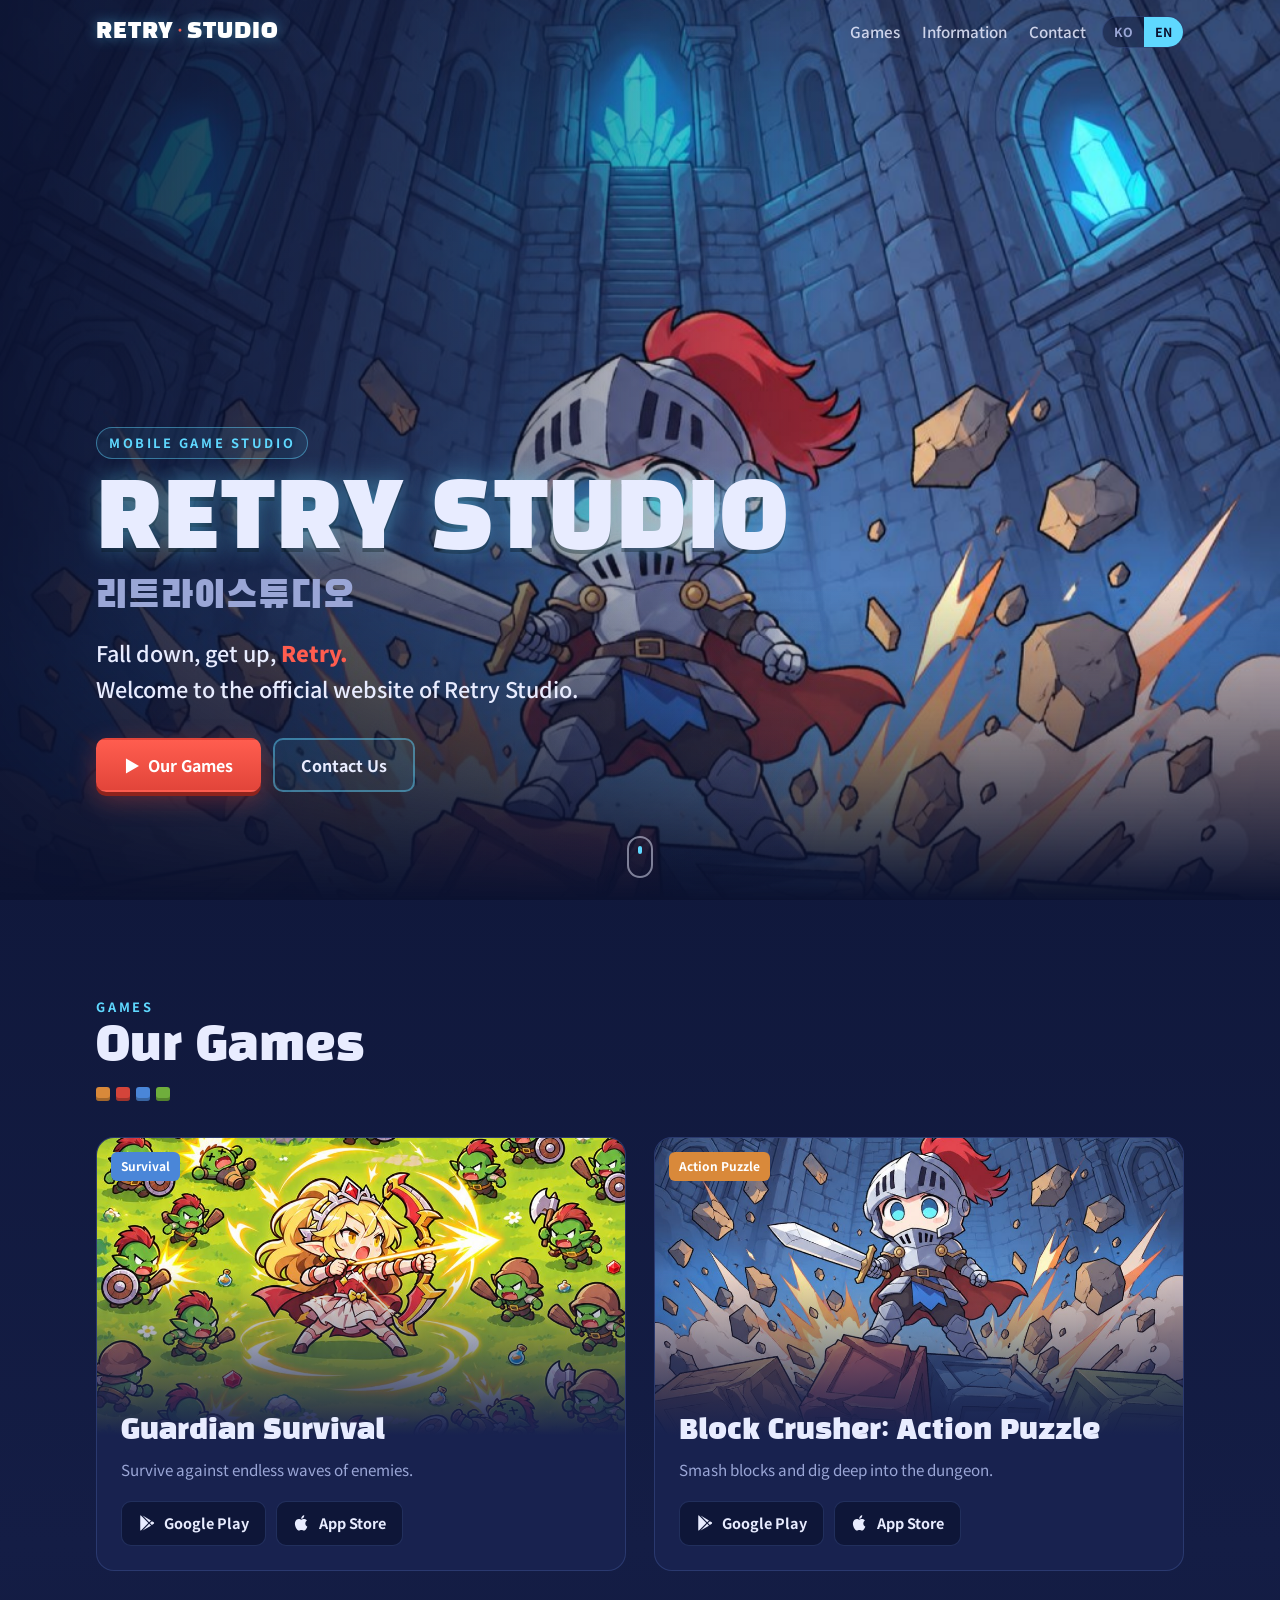
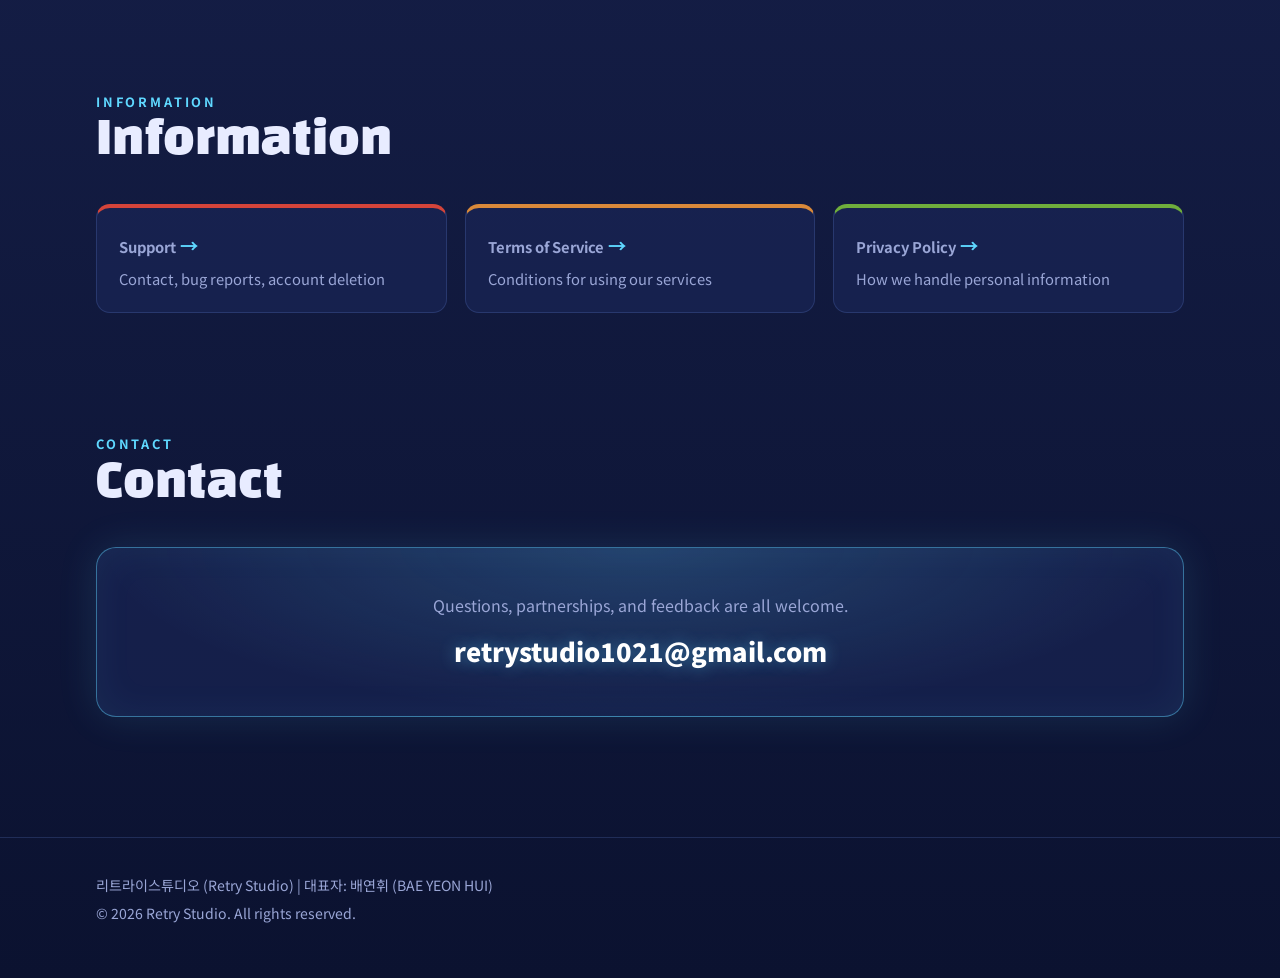
==== commit 9b24831c: "가디언서바이벌 이미지 수정" ====
--- a/index.html
+++ b/index.html
@@ -217,7 +217,7 @@
   .game:hover .game-art img { transform: scale(1.06); }
   .game-art::after { content: ""; position: absolute; inset: 0; background: linear-gradient(0deg, var(--panel-solid) 0%, rgba(24,34,79,0) 55%); }
   .art-blocks img { object-position: 50% 95%; }
-  .art-dungeon img { object-position: 50% 22%; filter: hue-rotate(-25deg) saturate(1.15); }
+  .art-dungeon img { object-position: 50% 52%; }
   .badge {
     position: absolute; top: 14px; left: 14px; z-index: 2;
     font-size: .75rem; font-weight: 700; padding: 4px 10px; border-radius: 6px; color: #fff;
@@ -348,7 +348,7 @@
     <div class="games">
       <article class="game">
         <div class="game-art art-dungeon">
-          <img src="images/hero.jpg" alt="" loading="lazy" width="1024" height="1024">
+          <img src="images/guardian-survival.jpg" alt="" loading="lazy" width="941" height="1672">
           <span class="badge survival"><span lang="ko">서바이벌</span><span lang="en">Survival</span></span>
         </div>
         <div class="game-body">
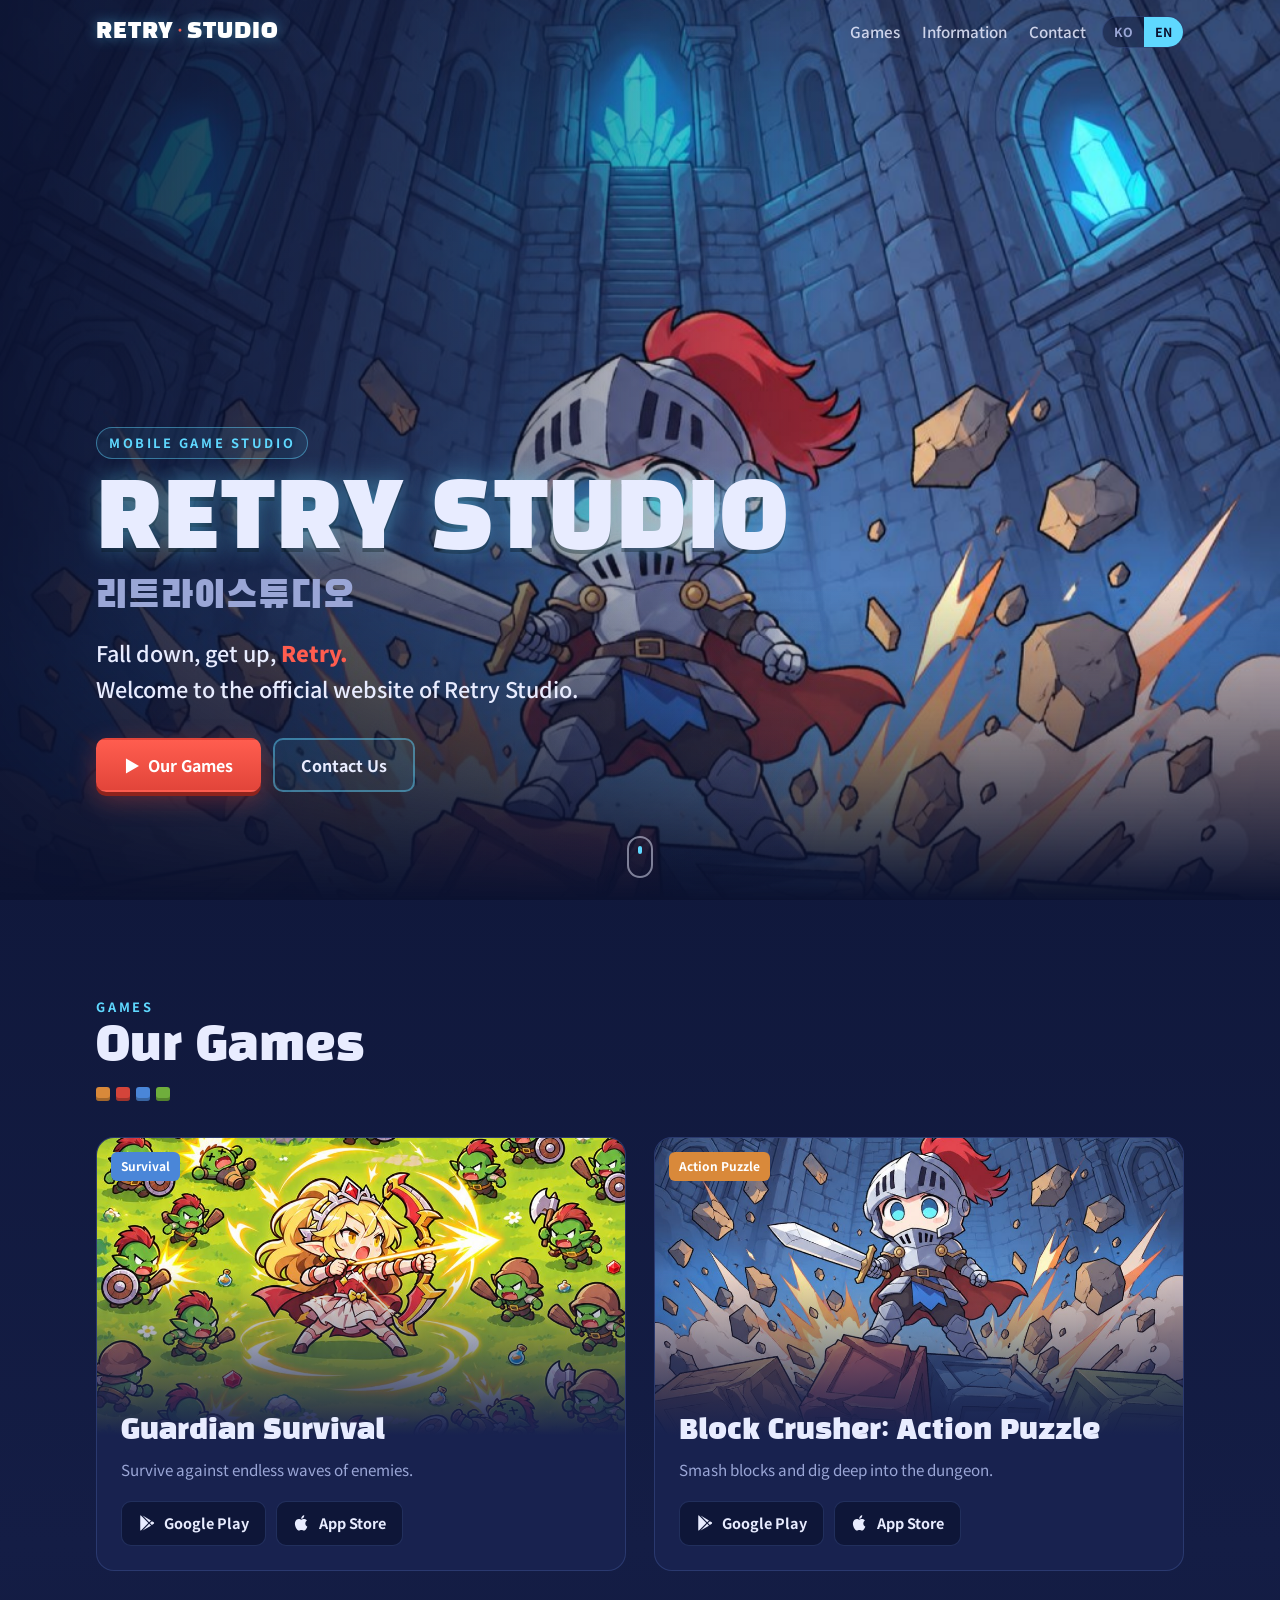
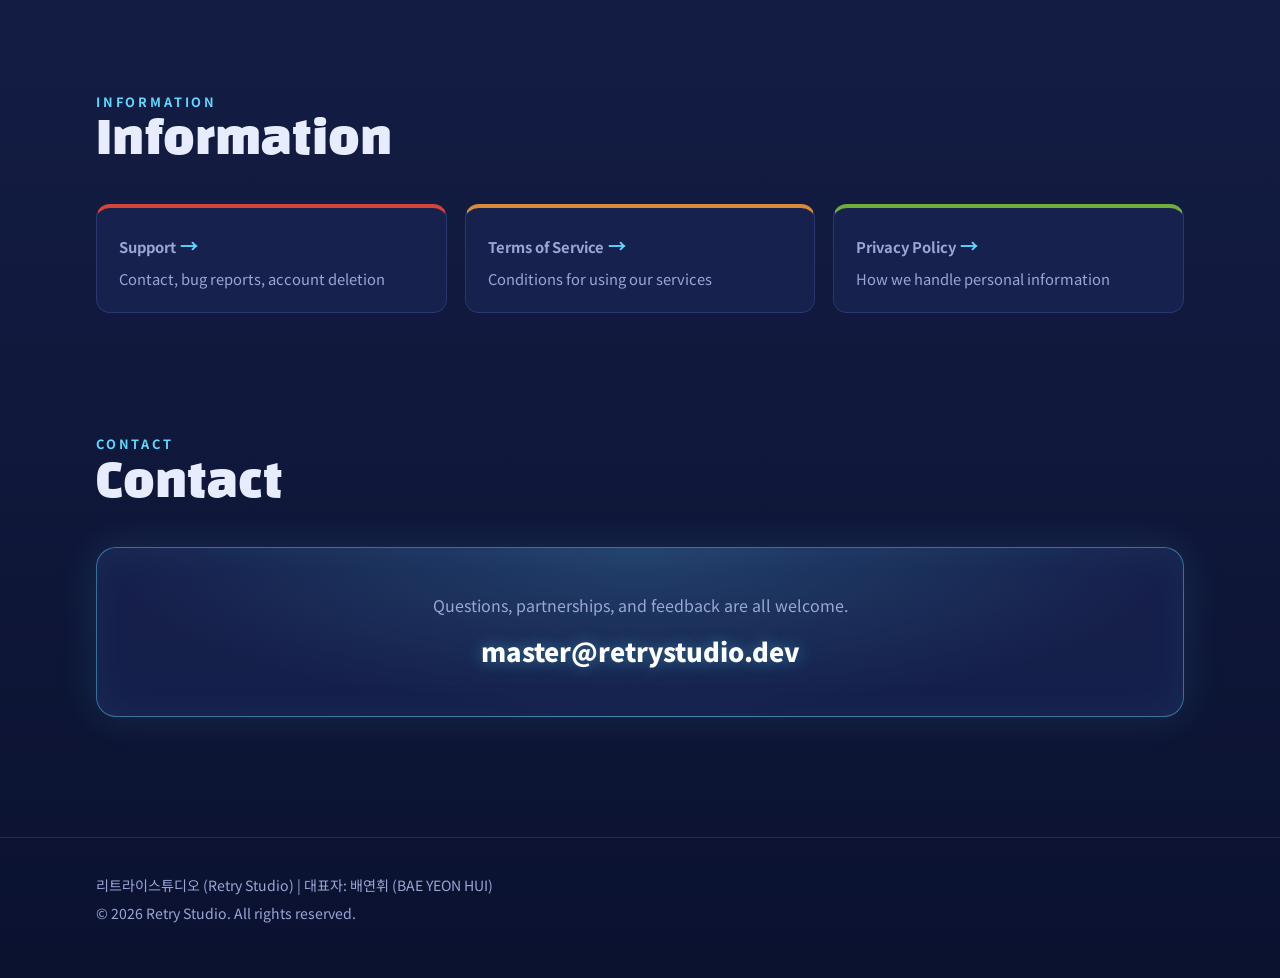
==== commit 1b446311: "Update index.html" ====
--- a/index.html
+++ b/index.html
@@ -403,7 +403,7 @@
     </div>
     <div class="contact">
       <p><span lang="ko">게임 문의, 제휴, 피드백 모두 환영합니다.</span><span lang="en">Questions, partnerships, and feedback are all welcome.</span></p>
-      <a class="email" href="mailto:retrystudio1021@gmail.com">retrystudio1021@gmail.com</a>
+      <a class="email" href="mailto:master@retrystudio.dev">master@retrystudio.dev</a>
     </div>
   </div>
 </section>
